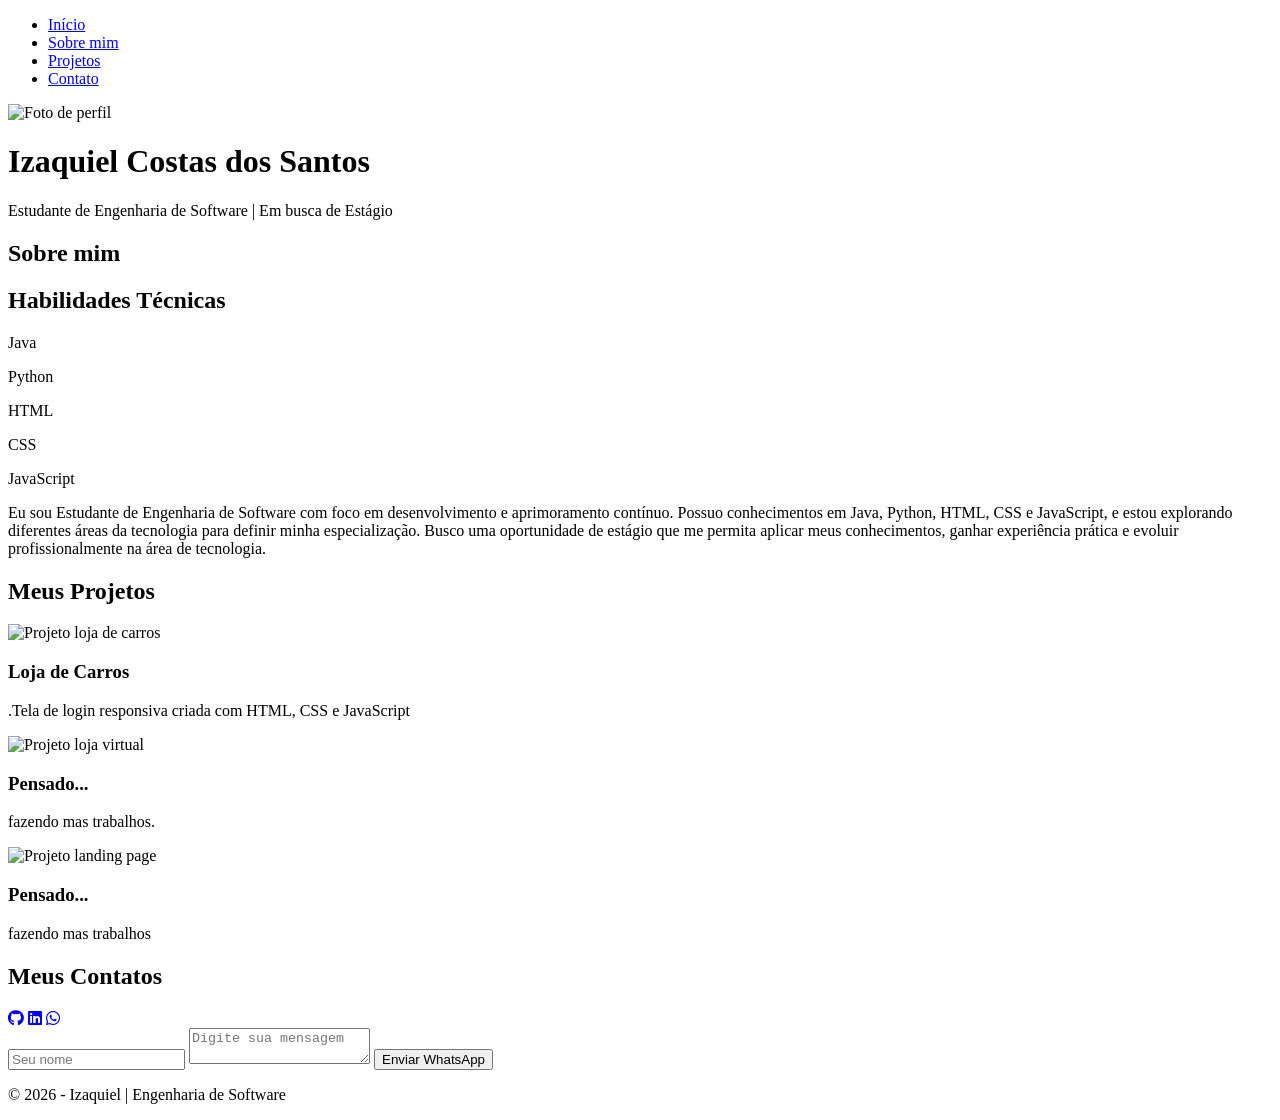
==== index.html @ eab00007 "Rename meu-portfolio.html to index.html atualizar" ====
<!DOCTYPE html>
<html lang="pt-BR">
<head>
    <meta charset="UTF-8">
    <meta name="viewport" content="width=device-width, initial-scale=1.0">
    <title>Portfólio | Izaquiel</title>
    <link rel="stylesheet" href="style.css">
    <link rel="stylesheet" href="https://cdn.jsdelivr.net/gh/devicons/devicon@latest/devicon.min.css">
    <link rel="stylesheet" href="https://cdnjs.cloudflare.com/ajax/libs/font-awesome/6.5.0/css/all.min.css">

    <style>
        /* Zoom suave nas imagens */
        .projetos-imagem {
            transition: transform 0.3s ease;
            cursor: pointer;
        }
        .projetos-imagem:hover {
            transform: scale(1.05);
        }
    </style>
</head>

<body>

    <div class="particulas"></div>

    <header>
        <nav class="navegacao">
            <ul class="menu">
                <li><a href="#inicio" class="menu-link">Início</a></li>
                <li><a href="#sobre-mim" class="menu-link">Sobre mim</a></li>
                <li><a href="#projetos" class="menu-link">Projetos</a></li>
                <li><a href="#contatos" class="menu-link">Contato</a></li>
            </ul>
        </nav>
    </header>

    <main id="inicio" class="cabecalho">
        <img src="m1.jpg" alt="Foto de perfil" class="foto-perfil">
        <h1 class="sub-titulo glitch" data-tet="Izaquiel Costas dos Santos">Izaquiel Costas dos Santos</h1>
        <p>Estudante de Engenharia de Software | Em busca de Estágio</p>
    </main>

    <section id="sobre-mim" class="sobre animar">
        <h2>Sobre mim</h2>
        <section id="habilidades" class="habilidades animar">
            <h2>Habilidades Técnicas</h2>
            <div class="habilidades-caixa">
                <div class="habilidade-item"><i class="devicon-java-plain colored"></i><p>Java</p></div>
                <div class="habilidade-item"><i class="devicon-python-plain colored"></i><p>Python</p></div>
                <div class="habilidade-item"><i class="devicon-html5-plain colored"></i><p>HTML</p></div>
                <div class="habilidade-item"><i class="devicon-css3-plain colored"></i><p>CSS</p></div>
                <div class="habilidade-item"><i class="devicon-javascript-plain colored"></i><p>JavaScript</p></div>
            </div>
        </section>
    </section>

    <div class="sobre-caixa">
        <p class="sobre-paragrafo animar">
           Eu sou Estudante de Engenharia de Software com foco em desenvolvimento e aprimoramento contínuo.
            Possuo conhecimentos em Java, Python, HTML, CSS e JavaScript,
            e estou explorando diferentes áreas da tecnologia para definir minha especialização.
            Busco uma oportunidade de estágio que me permita aplicar meus conhecimentos,
            ganhar experiência prática e evoluir profissionalmente na área de tecnologia.
        </p>
    </div>

    <section id="projetos" class="projetos animar">
        <h2 class="projetos-titulo">Meus Projetos</h2>
        <div class="projetos-caixa">
            <div class="projeto-card animar">
                <img src="445.png" alt="Projeto loja de carros" class="projetos-imagem" onclick="abrirImagem(this)">
                <h3>Loja de Carros</h3>
                <p>.Tela de login responsiva criada com HTML, CSS e JavaScript</p>
            </div>
            <div class="projeto-card animar">
                <img src="mmm.png" alt="Projeto loja virtual" class="projetos-imagem" onclick="abrirImagem(this)">
                <h3>Pensado...</h3>
                <p>fazendo mas trabalhos.</p>
            </div>
            <div class="projeto-card animar">
                <img src="mmm.png" alt="Projeto landing page" class="projetos-imagem" onclick="abrirImagem(this)">
                <h3>Pensado...</h3>
                <p>fazendo mas trabalhos</p>
            </div>
        </div>
    </section>

    <section id="contatos" class="contatos animar">
        <h2>Meus Contatos</h2>
        <div class="redes-sociais">
            <a href="https:github.com/Izaquielsantos" target="_blank" class="icone-contato"><i class="fab fa-github"></i></a>
            <a href="https://www.linkedin.com/in/izaquiel-costa-dos-santos-171201247" target="_blank" class="icone-contato"><i class="fab fa-linkedin"></i></a>
            <a href="https://wa.me/" target="_blank" class="icone-contato"><i class="fab fa-whatsapp"></i></a>
        </div>

        <form class="formulario-contato" id="formulario">
            <input type="text" id="nome" placeholder="Seu nome" class="campo-form" required>
            <textarea id="mensagem" placeholder="Digite sua mensagem" class="campo-form" required></textarea>
            <button type="submit" class="botao-form">Enviar WhatsApp</button>
        </form>
    </section>

    <footer>
        <p>© 2026 - Izaquiel | Engenharia de Software </p>
    </footer>

    <!-- Modal para ampliar imagens -->
    <div id="modal" style="display:none; position:fixed; top:0; left:0; width:100%; height:100%;
    background:rgba(0,0,0,0.8); justify-content:center; align-items:center; z-index:1000;">
        <img id="modal-img" style="max-width:90%; max-height:90%; border-radius:10px;">
    </div>

    <script src="script.js"></script>
    <script>
        function abrirImagem(img) {
            document.getElementById("modal").style.display = "flex";
            document.getElementById("modal-img").src = img.src;
        }
        document.getElementById("modal").onclick = function() {
            this.style.display = "none";
        }
    </script>
</body>
</html>
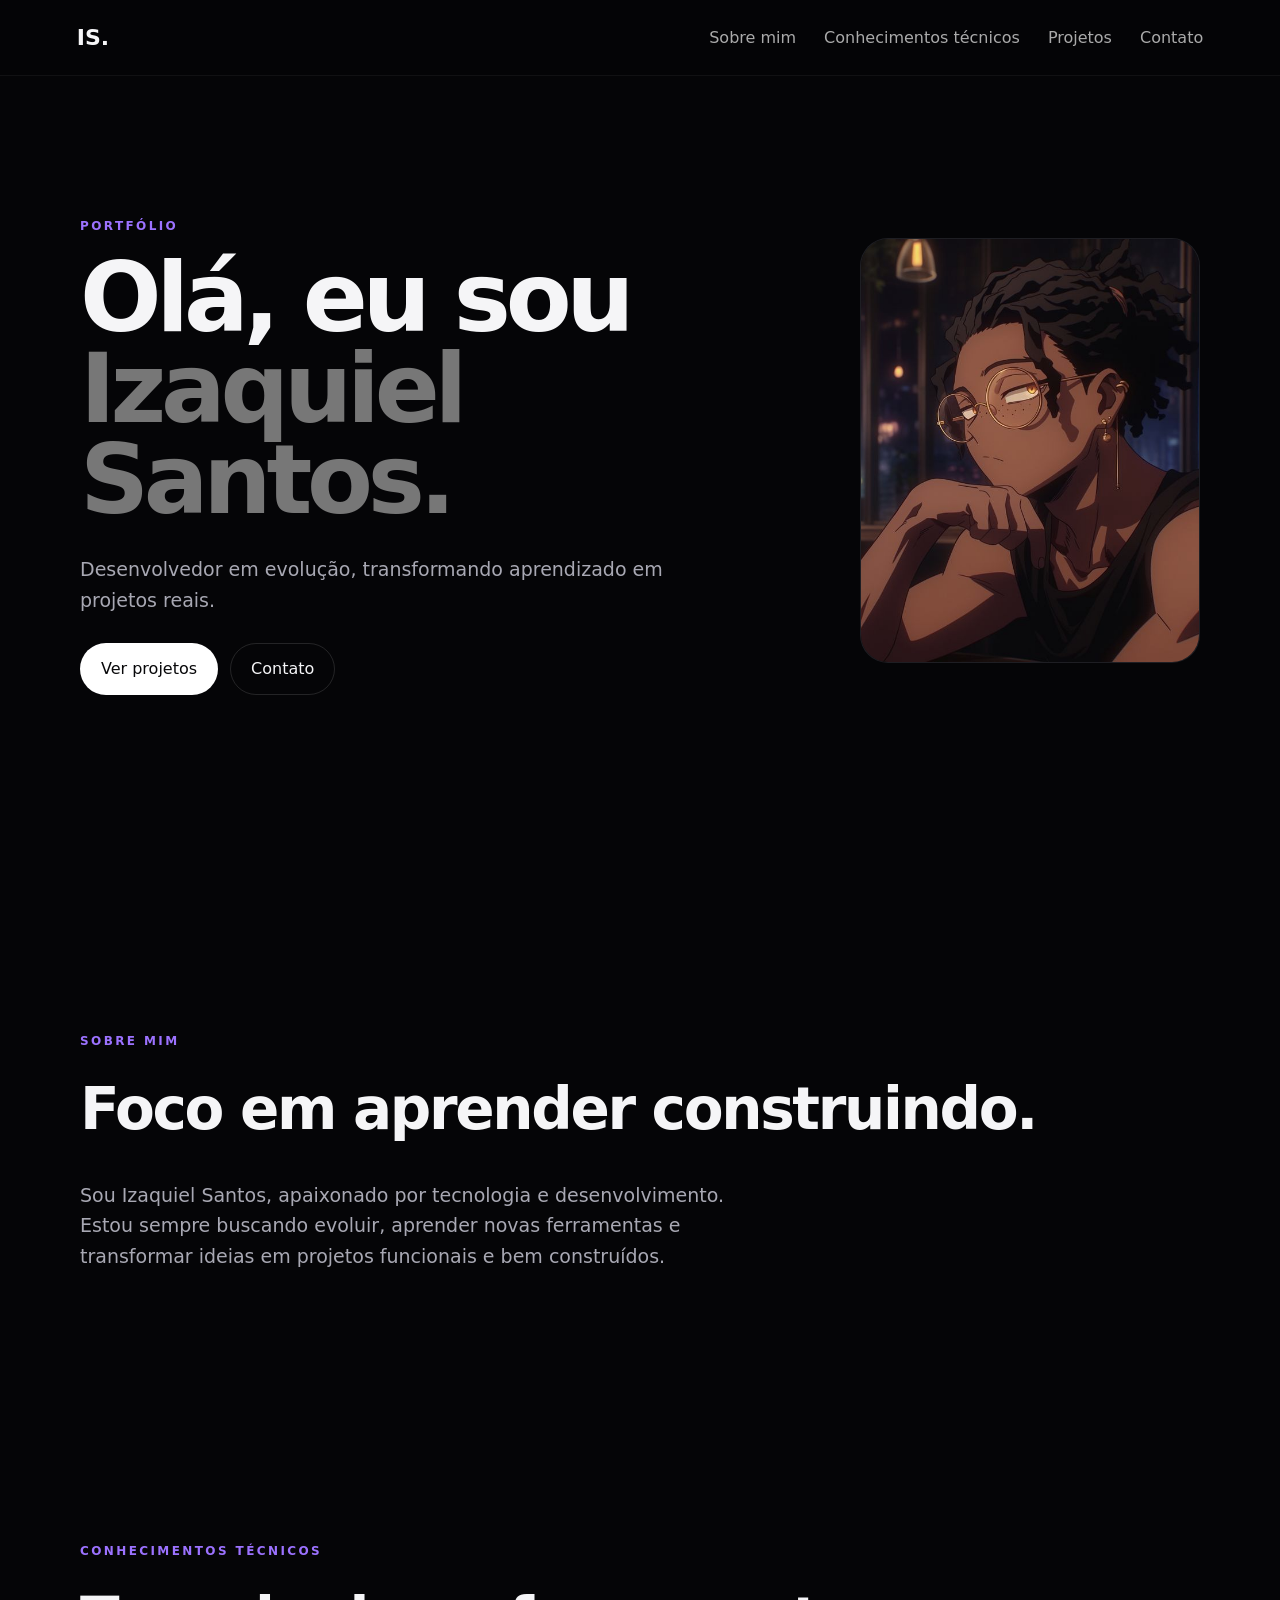
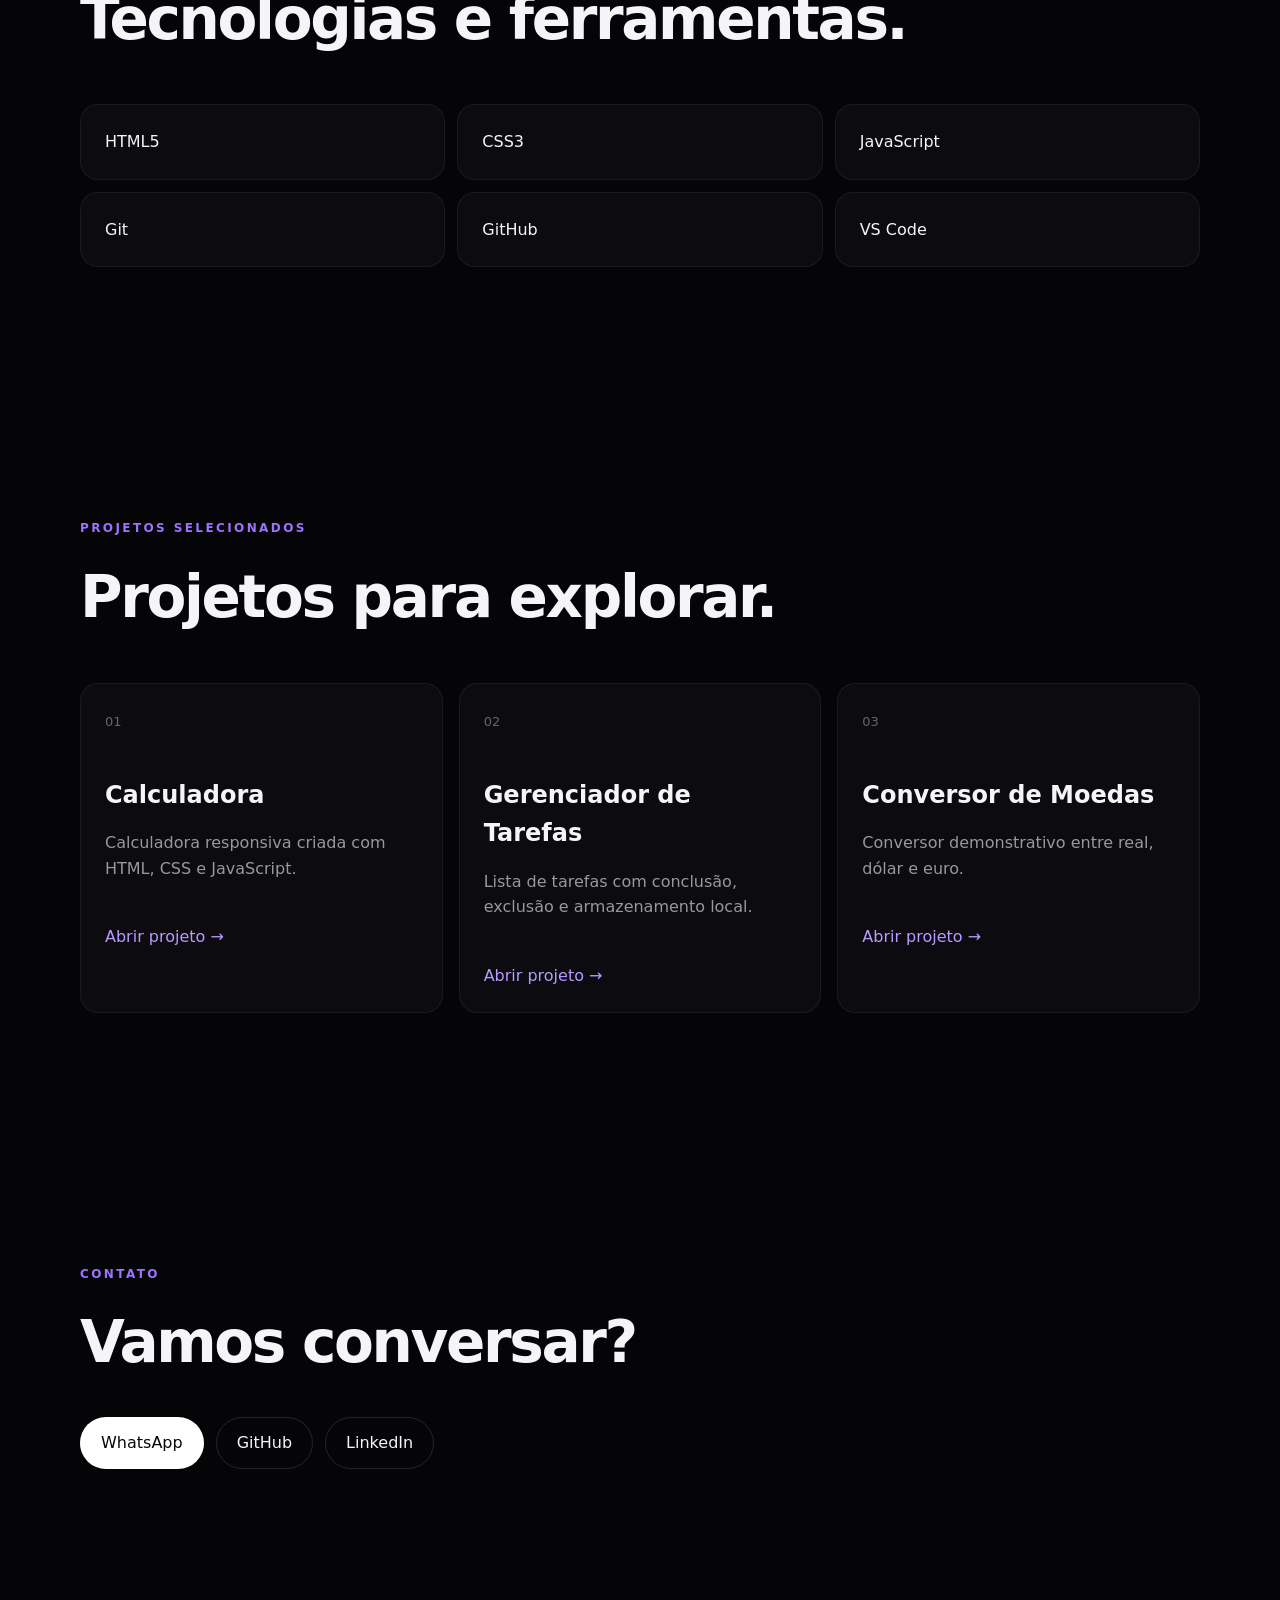
==== commit a535317d: "atualizando" ====
--- a/index.html
+++ b/index.html
@@ -1,126 +1,70 @@
-<!DOCTYPE html>
-<html lang="pt-BR">
-<head>
-    <meta charset="UTF-8">
-    <meta name="viewport" content="width=device-width, initial-scale=1.0">
-    <title>Portfólio | Izaquiel</title>
-    <link rel="stylesheet" href="style.css">
-    <link rel="stylesheet" href="https://cdn.jsdelivr.net/gh/devicons/devicon@latest/devicon.min.css">
-    <link rel="stylesheet" href="https://cdnjs.cloudflare.com/ajax/libs/font-awesome/6.5.0/css/all.min.css">
-
-    <style>
-        /* Zoom suave nas imagens */
-        .projetos-imagem {
-            transition: transform 0.3s ease;
-            cursor: pointer;
-        }
-        .projetos-imagem:hover {
-            transform: scale(1.05);
-        }
-    </style>
-</head>
-
-<body>
-
-    <div class="particulas"></div>
-
-    <header>
-        <nav class="navegacao">
-            <ul class="menu">
-                <li><a href="#inicio" class="menu-link">Início</a></li>
-                <li><a href="#sobre-mim" class="menu-link">Sobre mim</a></li>
-                <li><a href="#projetos" class="menu-link">Projetos</a></li>
-                <li><a href="#contatos" class="menu-link">Contato</a></li>
-            </ul>
-        </nav>
-    </header>
-
-    <main id="inicio" class="cabecalho">
-        <img src="m1.jpg" alt="Foto de perfil" class="foto-perfil">
-        <h1 class="sub-titulo glitch" data-tet="Izaquiel Costas dos Santos">Izaquiel Costas dos Santos</h1>
-        <p>Estudante de Engenharia de Software | Em busca de Estágio</p>
-    </main>
-
-    <section id="sobre-mim" class="sobre animar">
-        <h2>Sobre mim</h2>
-        <section id="habilidades" class="habilidades animar">
-            <h2>Habilidades Técnicas</h2>
-            <div class="habilidades-caixa">
-                <div class="habilidade-item"><i class="devicon-java-plain colored"></i><p>Java</p></div>
-                <div class="habilidade-item"><i class="devicon-python-plain colored"></i><p>Python</p></div>
-                <div class="habilidade-item"><i class="devicon-html5-plain colored"></i><p>HTML</p></div>
-                <div class="habilidade-item"><i class="devicon-css3-plain colored"></i><p>CSS</p></div>
-                <div class="habilidade-item"><i class="devicon-javascript-plain colored"></i><p>JavaScript</p></div>
-            </div>
-        </section>
-    </section>
-
-    <div class="sobre-caixa">
-        <p class="sobre-paragrafo animar">
-           Eu sou Estudante de Engenharia de Software com foco em desenvolvimento e aprimoramento contínuo.
-            Possuo conhecimentos em Java, Python, HTML, CSS e JavaScript,
-            e estou explorando diferentes áreas da tecnologia para definir minha especialização.
-            Busco uma oportunidade de estágio que me permita aplicar meus conhecimentos,
-            ganhar experiência prática e evoluir profissionalmente na área de tecnologia.
-        </p>
-    </div>
-
-    <section id="projetos" class="projetos animar">
-        <h2 class="projetos-titulo">Meus Projetos</h2>
-        <div class="projetos-caixa">
-            <div class="projeto-card animar">
-                <img src="445.png" alt="Projeto loja de carros" class="projetos-imagem" onclick="abrirImagem(this)">
-                <h3>Loja de Carros</h3>
-                <p>.Tela de login responsiva criada com HTML, CSS e JavaScript</p>
-            </div>
-            <div class="projeto-card animar">
-                <img src="mmm.png" alt="Projeto loja virtual" class="projetos-imagem" onclick="abrirImagem(this)">
-                <h3>Pensado...</h3>
-                <p>fazendo mas trabalhos.</p>
-            </div>
-            <div class="projeto-card animar">
-                <img src="mmm.png" alt="Projeto landing page" class="projetos-imagem" onclick="abrirImagem(this)">
-                <h3>Pensado...</h3>
-                <p>fazendo mas trabalhos</p>
-            </div>
-        </div>
-    </section>
-
-    <section id="contatos" class="contatos animar">
-        <h2>Meus Contatos</h2>
-        <div class="redes-sociais">
-            <a href="https:github.com/Izaquielsantos" target="_blank" class="icone-contato"><i class="fab fa-github"></i></a>
-            <a href="https://www.linkedin.com/in/izaquiel-costa-dos-santos-171201247" target="_blank" class="icone-contato"><i class="fab fa-linkedin"></i></a>
-            <a href="https://wa.me/" target="_blank" class="icone-contato"><i class="fab fa-whatsapp"></i></a>
-        </div>
-
-        <form class="formulario-contato" id="formulario">
-            <input type="text" id="nome" placeholder="Seu nome" class="campo-form" required>
-            <textarea id="mensagem" placeholder="Digite sua mensagem" class="campo-form" required></textarea>
-            <button type="submit" class="botao-form">Enviar WhatsApp</button>
-        </form>
-    </section>
-
-    <footer>
-        <p>© 2026 - Izaquiel | Engenharia de Software </p>
-    </footer>
-
-    <!-- Modal para ampliar imagens -->
-    <div id="modal" style="display:none; position:fixed; top:0; left:0; width:100%; height:100%;
-    background:rgba(0,0,0,0.8); justify-content:center; align-items:center; z-index:1000;">
-        <img id="modal-img" style="max-width:90%; max-height:90%; border-radius:10px;">
-    </div>
-
-    <script src="script.js"></script>
-    <script>
-        function abrirImagem(img) {
-            document.getElementById("modal").style.display = "flex";
-            document.getElementById("modal-img").src = img.src;
-        }
-        document.getElementById("modal").onclick = function() {
-            this.style.display = "none";
-        }
-    </script>
-</body>
-</html>
-
+<!doctype html>
+<html lang="pt-BR">
+<head>
+  <meta charset="utf-8">
+  <meta name="viewport" content="width=device-width,initial-scale=1">
+  <title>Izaquiel Santos | Portfólio</title>
+  <link rel="stylesheet" href="style.css">
+</head>
+<body>
+  <div id="cursor-light"></div>
+  <header class="nav">
+    <a class="logo" href="#inicio">IS.</a>
+    <button class="menu" aria-label="Abrir menu">•••</button>
+    <nav>
+      <a href="#sobre">Sobre mim</a>
+      <a href="#skills">Conhecimentos técnicos</a>
+      <a href="#projetos">Projetos</a>
+      <a href="#contato">Contato</a>
+    </nav>
+  </header>
+
+  <main>
+    <section id="inicio" class="hero reveal">
+      <div class="hero-content">
+        <div class="hero-text">
+          <p class="eyebrow">PORTFÓLIO</p>
+          <h1>Olá, eu sou<br><span>Izaquiel Santos.</span></h1>
+          <p class="lead">Desenvolvedor em evolução, transformando aprendizado em projetos reais.</p>
+          <div class="actions"><a class="btn primary" href="#projetos">Ver projetos</a><a class="btn" href="#contato">Contato</a></div>
+        </div>
+        <div class="photo-wrap"><img src="m1.jpg" alt="Foto de Izaquiel Santos"></div>
+      </div>
+    </section>
+
+    <section id="sobre" class="reveal">
+      <p class="eyebrow">SOBRE MIM</p>
+      <h2>Foco em aprender construindo.</h2>
+      <p class="copy">Sou Izaquiel Santos, apaixonado por tecnologia e desenvolvimento. Estou sempre buscando evoluir, aprender novas ferramentas e transformar ideias em projetos funcionais e bem construídos.</p>
+    </section>
+
+    <section id="skills" class="reveal">
+      <p class="eyebrow">CONHECIMENTOS TÉCNICOS</p>
+      <h2>Tecnologias e ferramentas.</h2>
+      <div class="skills">
+        <div>HTML5</div><div>CSS3</div><div>JavaScript</div><div>Git</div><div>GitHub</div><div>VS Code</div>
+      </div>
+    </section>
+
+    <section id="projetos" class="reveal">
+      <p class="eyebrow">PROJETOS SELECIONADOS</p>
+      <h2>Projetos para explorar.</h2>
+      <div class="projects">
+        <article class="card"><span>01</span><h3>Calculadora</h3><p>Calculadora responsiva criada com HTML, CSS e JavaScript.</p><a href="calculadora/index.html">Abrir projeto →</a></article>
+        <article class="card"><span>02</span><h3>Gerenciador de Tarefas</h3><p>Lista de tarefas com conclusão, exclusão e armazenamento local.</p><a href="tarefas/index.html">Abrir projeto →</a></article>
+        <article class="card"><span>03</span><h3>Conversor de Moedas</h3><p>Conversor demonstrativo entre real, dólar e euro.</p><a href="moedas/index.html">Abrir projeto →</a></article>
+      </div>
+    </section>
+
+    <section id="contato" class="contact reveal">
+      <p class="eyebrow">CONTATO</p><h2>Vamos conversar?</h2>
+      <div class="actions contact-actions">
+        <a class="btn primary" target="_blank" rel="noopener" href="https://wa.me/5582996830631?text=Ol%C3%A1%2C%20Izaquiel%21%20Vi%20seu%20portf%C3%B3lio%20e%20gostaria%20de%20conversar.">WhatsApp</a>
+        <a class="btn" target="_blank" rel="noopener" href="https://github.com/Izaquielsantos">GitHub</a>
+        <a class="btn" target="_blank" rel="noopener" href="https://www.linkedin.com/in/izaquiel-costa-dos-santos-171201247/">LinkedIn</a>
+      </div>
+    </section>
+  </main>
+  <script src="script.js"></script>
+</body>
+</html>
--- a/style.css
+++ b/style.css
@@ -0,0 +1,2 @@
+*{box-sizing:border-box}html{scroll-behavior:smooth}body{margin:0;background:#050507;color:#f5f5f7;font:16px/1.6 system-ui,-apple-system,Segoe UI,sans-serif;overflow-x:hidden}a{color:inherit;text-decoration:none}.nav{position:fixed;top:0;left:0;right:0;z-index:20;display:flex;align-items:center;justify-content:space-between;padding:20px 6vw;background:rgba(5,5,7,.72);backdrop-filter:blur(16px);border-bottom:1px solid #ffffff0d}.logo{font-weight:800;font-size:22px}.nav nav{display:flex;gap:28px}.nav nav a{color:#aaa;transition:.25s}.nav nav a:hover{color:#fff}.menu{display:none;background:none;border:0;color:#fff;font-size:24px}main{width:min(1120px,88vw);margin:auto}section{padding:120px 0}.hero{min-height:100vh;display:flex;flex-direction:column;justify-content:center}.eyebrow{font-size:12px;letter-spacing:.2em;color:#9c72ff;font-weight:700}h1{font-size:clamp(48px,8vw,96px);line-height:.95;margin:16px 0 28px;letter-spacing:-.055em}h1 span{color:#777}h2{font-size:clamp(34px,5vw,58px);letter-spacing:-.04em;margin:12px 0 24px}.lead,.copy{max-width:650px;color:#a8a8b3;font-size:19px}.actions{display:flex;gap:12px;margin-top:28px}.btn{display:inline-block;border:1px solid #ffffff20;border-radius:999px;padding:12px 20px;transition:.25s}.btn:hover{transform:translateY(-2px);border-color:#ffffff55}.primary{background:#fff;color:#08080a}.skills{display:grid;grid-template-columns:repeat(3,1fr);gap:12px;margin-top:38px}.skills div,.card{background:#0b0b10;border:1px solid #ffffff10;border-radius:18px;padding:24px;transition:.3s}.skills div:hover,.card:hover{transform:translateY(-5px);border-color:#8e5cff66;box-shadow:0 18px 60px #6c3cff14}.projects{display:grid;grid-template-columns:repeat(3,1fr);gap:16px;margin-top:40px}.card span{color:#666;font-size:13px}.card h3{font-size:24px;margin:42px 0 10px}.card p{color:#999;min-height:78px}.card a{color:#b99aff}.contact{padding-bottom:160px}.reveal{opacity:0;transform:translateY(24px);transition:opacity .7s ease,transform .7s ease}.reveal.visible{opacity:1;transform:none}#cursor-light{position:fixed;width:500px;height:500px;border-radius:50%;pointer-events:none;z-index:-1;transform:translate(-50%,-50%);background:radial-gradient(circle,rgba(255,255,255,.075),rgba(255,255,255,0) 68%);left:-1000px;top:-1000px}@media(max-width:760px){.menu{display:block}.nav nav{position:absolute;top:70px;right:6vw;display:flex;flex-direction:column;gap:4px;background:#0b0b10;border:1px solid #ffffff12;border-radius:16px;padding:12px;opacity:0;transform:translateY(-8px) scale(.98);pointer-events:none;transition:.25s}.nav nav.open{opacity:1;transform:none;pointer-events:auto}.nav nav a{padding:10px 18px}.skills,.projects{grid-template-columns:1fr}section{padding:90px 0}#cursor-light{display:none}}@media(prefers-reduced-motion:reduce){*{scroll-behavior:auto!important;transition:none!important}.reveal{opacity:1;transform:none}}.hero-content{display:grid;grid-template-columns:1.25fr .75fr;gap:64px;align-items:center;width:100%}.photo-wrap{justify-self:end;width:min(340px,100%);aspect-ratio:4/5;border-radius:28px;overflow:hidden;border:1px solid #ffffff14;background:#0b0b10}.photo-wrap img{width:100%;height:100%;object-fit:cover;display:block;filter:saturate(.92);transition:transform .5s ease}.photo-wrap:hover img{transform:scale(1.025)}@media(max-width:760px){.hero-content{grid-template-columns:1fr;gap:38px}.photo-wrap{justify-self:start;width:min(280px,80vw)}}
+.contact-actions{flex-wrap:wrap}
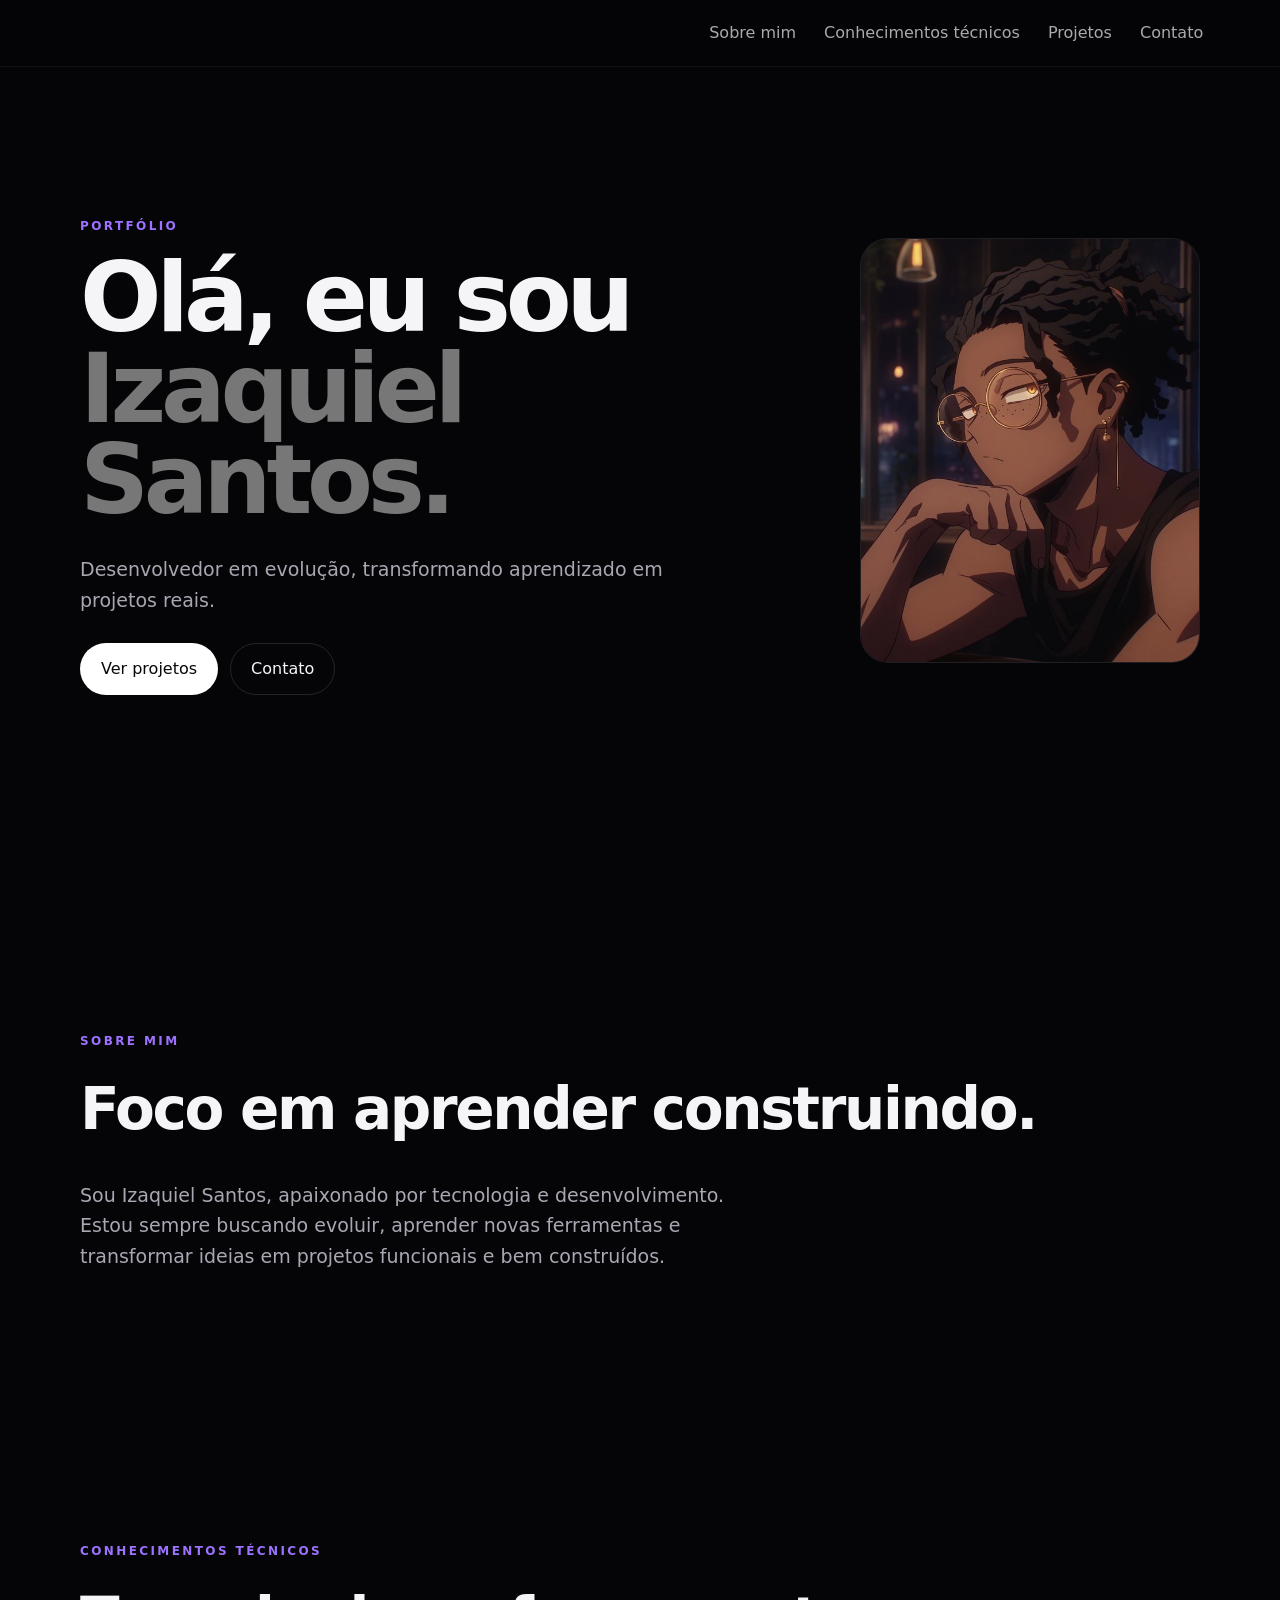
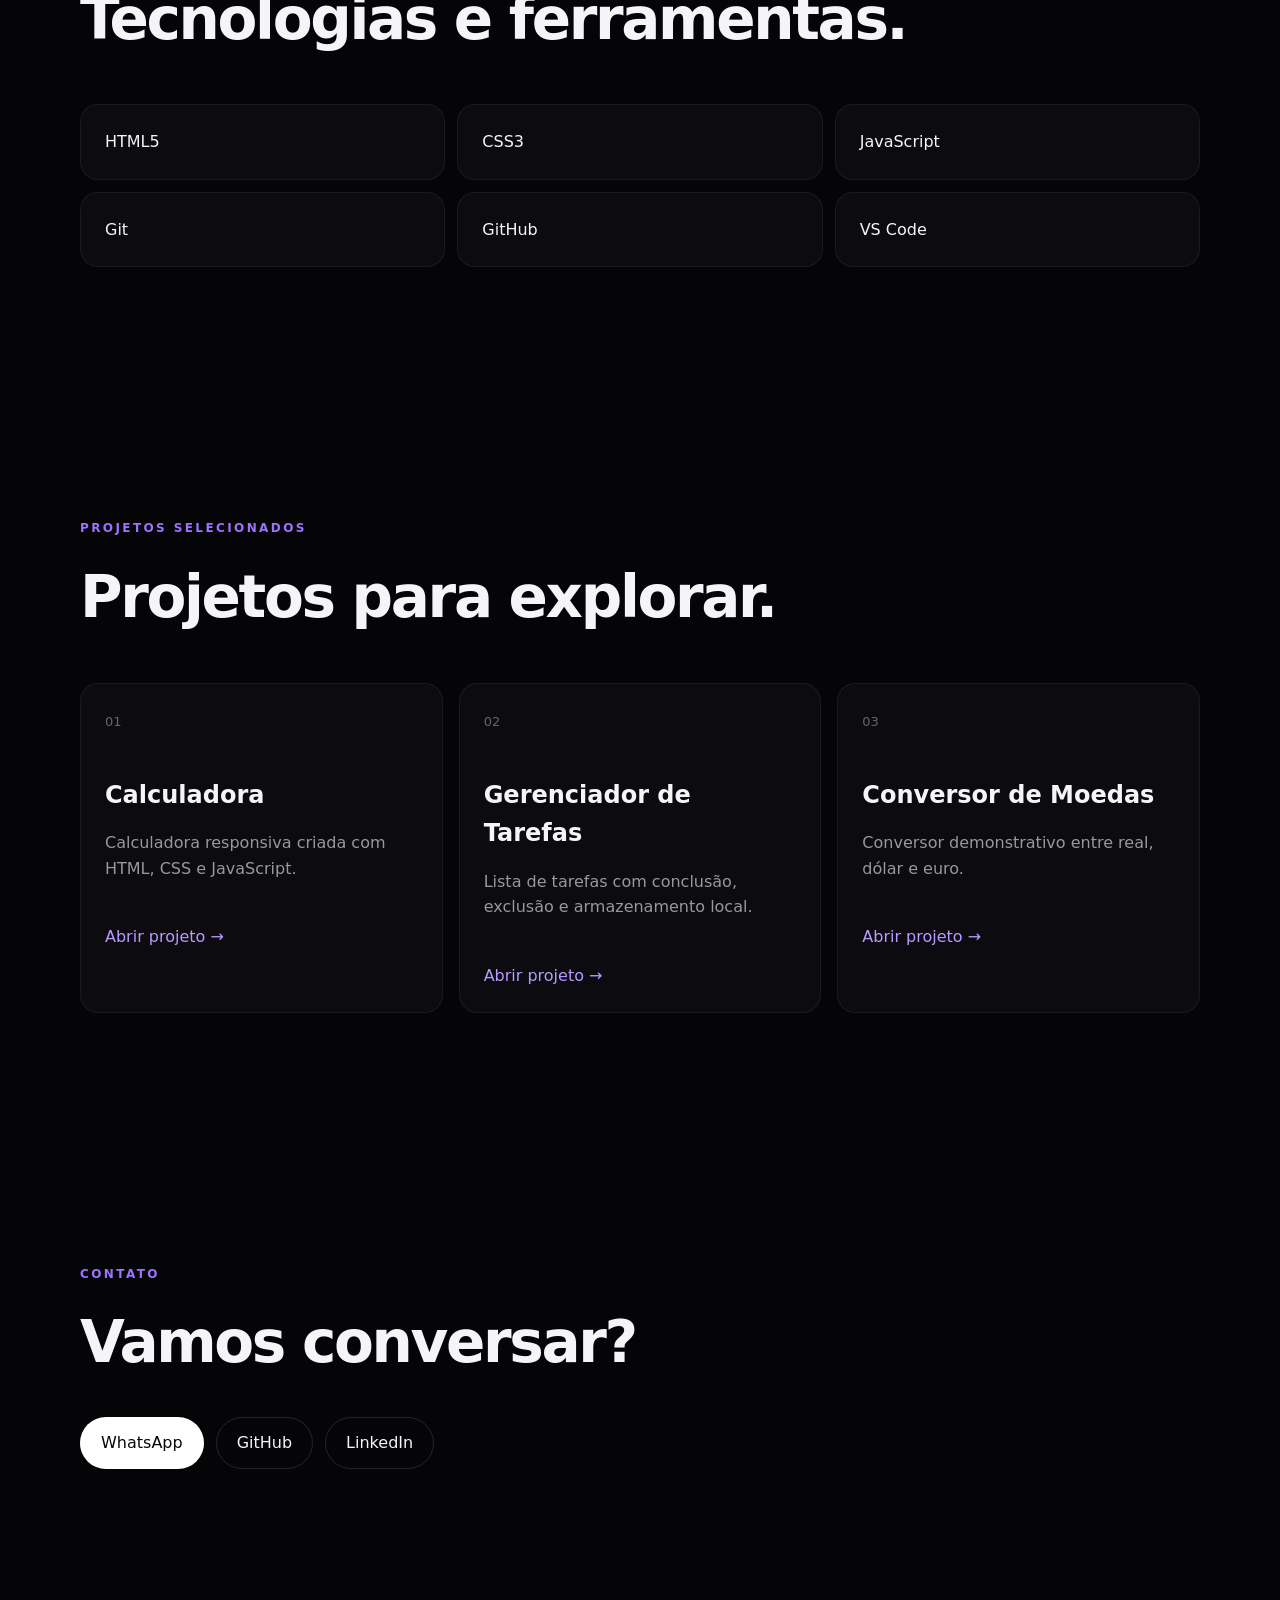
==== commit 3d80ba25: "atualiza..." ====
--- a/index.html
+++ b/index.html
@@ -3,13 +3,13 @@
 <head>
   <meta charset="utf-8">
   <meta name="viewport" content="width=device-width,initial-scale=1">
-  <title>Izaquiel Santos | Portfólio</title>
+  <title>Izaquiel Santos </title>
   <link rel="stylesheet" href="style.css">
 </head>
 <body>
   <div id="cursor-light"></div>
   <header class="nav">
-    <a class="logo" href="#inicio">IS.</a>
+    <a class="logo" href="#inicio"></a>
     <button class="menu" aria-label="Abrir menu">•••</button>
     <nav>
       <a href="#sobre">Sobre mim</a>
